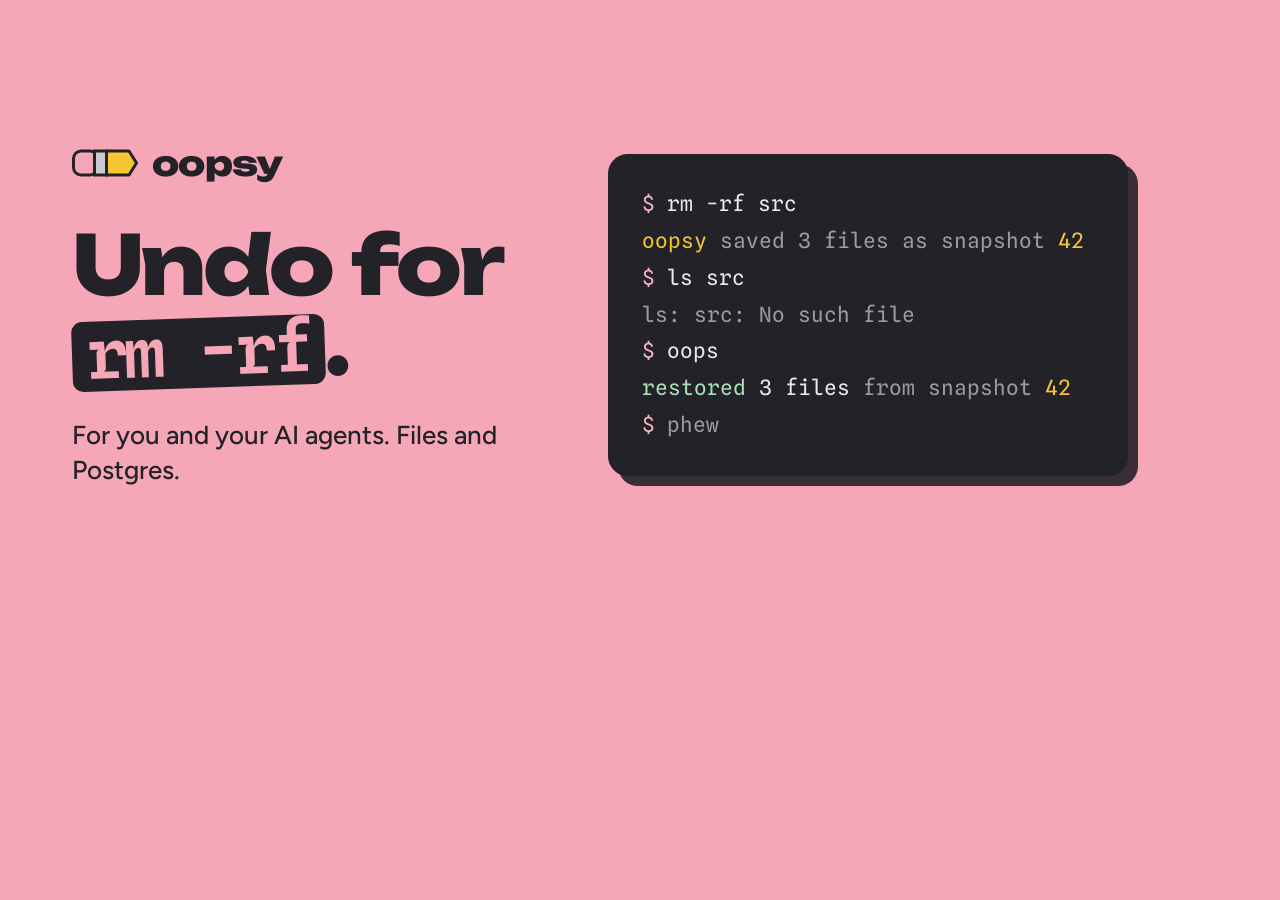
==== site/og/og.html @ e8440eec "Site: numbered snapshots, real retention limits and command coverage from the CLI" ====
<!doctype html>
<html lang="en">
<head>
<meta charset="utf-8">
<title>Oopsy social card</title>
<link rel="stylesheet" href="https://fonts.googleapis.com/css2?family=Figtree:wght@500;600&family=Spline+Sans+Mono:wght@400;600&family=Unbounded:wght@800&display=swap">
<style>
  * { box-sizing: border-box; margin: 0; }
  body { width: 1200px; height: 630px; background: #f5a7b8; font-family: Figtree, sans-serif; color: #232228; overflow: hidden; }
  .card { position: relative; width: 100%; height: 100%; padding: 64px 72px; display: grid; grid-template-columns: 1fr 520px; gap: 48px; align-items: center; }
  .brand { display: flex; align-items: center; gap: 14px; font-family: Unbounded; font-weight: 800; font-size: 34px; letter-spacing: -.02em; }
  .brand svg { width: 66px; height: 30px; }
  h1 { margin-top: 40px; font-family: Unbounded; font-weight: 800; font-size: 82px; line-height: .98; letter-spacing: -.035em; }
  h1 code { display: inline-block; margin-top: 12px; font-family: "Spline Sans Mono"; font-weight: 600; font-size: .82em; letter-spacing: -.04em; background: #232228; color: #f5a7b8; padding: 0 .22em .06em; border-radius: .16em; transform: rotate(-2deg); }
  p.sub { margin-top: 30px; font-size: 26px; font-weight: 500; line-height: 1.35; max-width: 20em; }
  .term { background: #232228; color: #ebe9f0; border: 2px solid #232228; border-radius: 20px; box-shadow: 10px 10px 0 rgba(35,34,40,.9); font-family: "Spline Sans Mono"; font-size: 21px; line-height: 1.75; padding: 30px 32px; }
  .p { color: #f7b6c4; margin-right: 12px; }
  .y { color: #f6c531; }
  .g { color: #a9e2b8; }
  .d { color: #9c9aa6; }
</style>
</head>
<body>
<div class="card">
  <div>
    <div class="brand"><svg viewBox="0 0 44 20"><rect x="1" y="2" width="16" height="16" rx="5" fill="#F5A7B8" stroke="#232228" stroke-width="2"/><rect x="15" y="2" width="8" height="16" fill="#C8CAD0" stroke="#232228" stroke-width="2"/><path d="M23 2h15l5 8-5 8H23z" fill="#F6C531" stroke="#232228" stroke-width="2" stroke-linejoin="round"/></svg>oopsy</div>
    <h1>Undo for<br><code>rm&nbsp;-rf</code>.</h1>
    <p class="sub">For you and your AI agents. Files and Postgres.</p>
  </div>
  <div class="term">
    <div><span class="p">$</span>rm -rf src</div>
    <div><span class="y">oopsy</span> <span class="d">saved 3 files as snapshot</span> <span class="y">42</span></div>
    <div><span class="p">$</span>ls src</div>
    <div class="d">ls: src: No such file</div>
    <div><span class="p">$</span>oops</div>
    <div><span class="g">restored</span> 3 files <span class="d">from snapshot</span> <span class="y">42</span></div>
    <div><span class="p">$</span><span class="d">phew</span></div>
  </div>
</div>
</body>
</html>
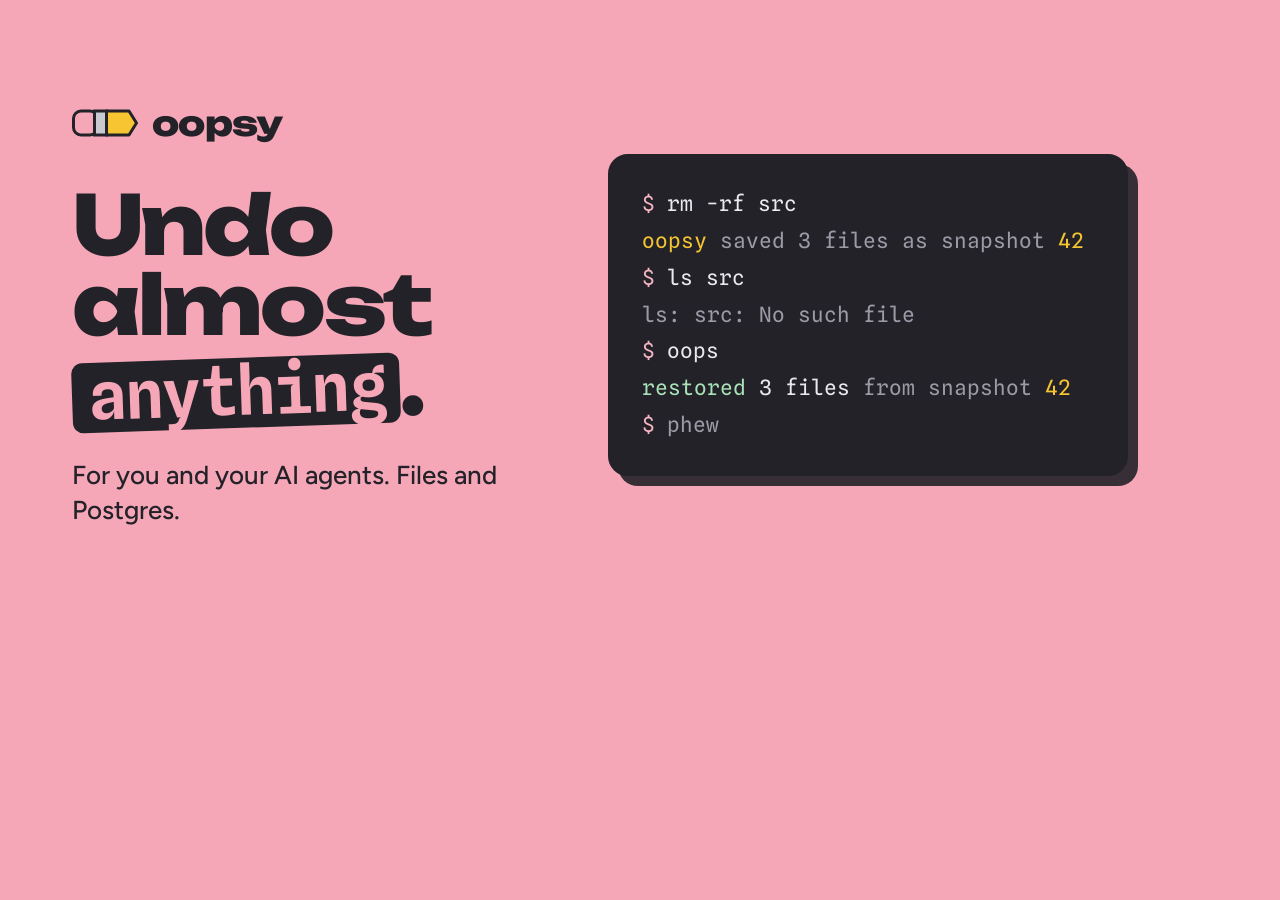
==== commit 1d3845b0: "Make it clear Oopsy undoes almost anything: new headline, list of what oops brings back, updated sha" ====
--- a/site/og/og.html
+++ b/site/og/og.html
@@ -24,7 +24,7 @@
 <div class="card">
   <div>
     <div class="brand"><svg viewBox="0 0 44 20"><rect x="1" y="2" width="16" height="16" rx="5" fill="#F5A7B8" stroke="#232228" stroke-width="2"/><rect x="15" y="2" width="8" height="16" fill="#C8CAD0" stroke="#232228" stroke-width="2"/><path d="M23 2h15l5 8-5 8H23z" fill="#F6C531" stroke="#232228" stroke-width="2" stroke-linejoin="round"/></svg>oopsy</div>
-    <h1>Undo for<br><code>rm&nbsp;-rf</code>.</h1>
+    <h1>Undo almost<br><code>anything</code>.</h1>
     <p class="sub">For you and your AI agents. Files and Postgres.</p>
   </div>
   <div class="term">
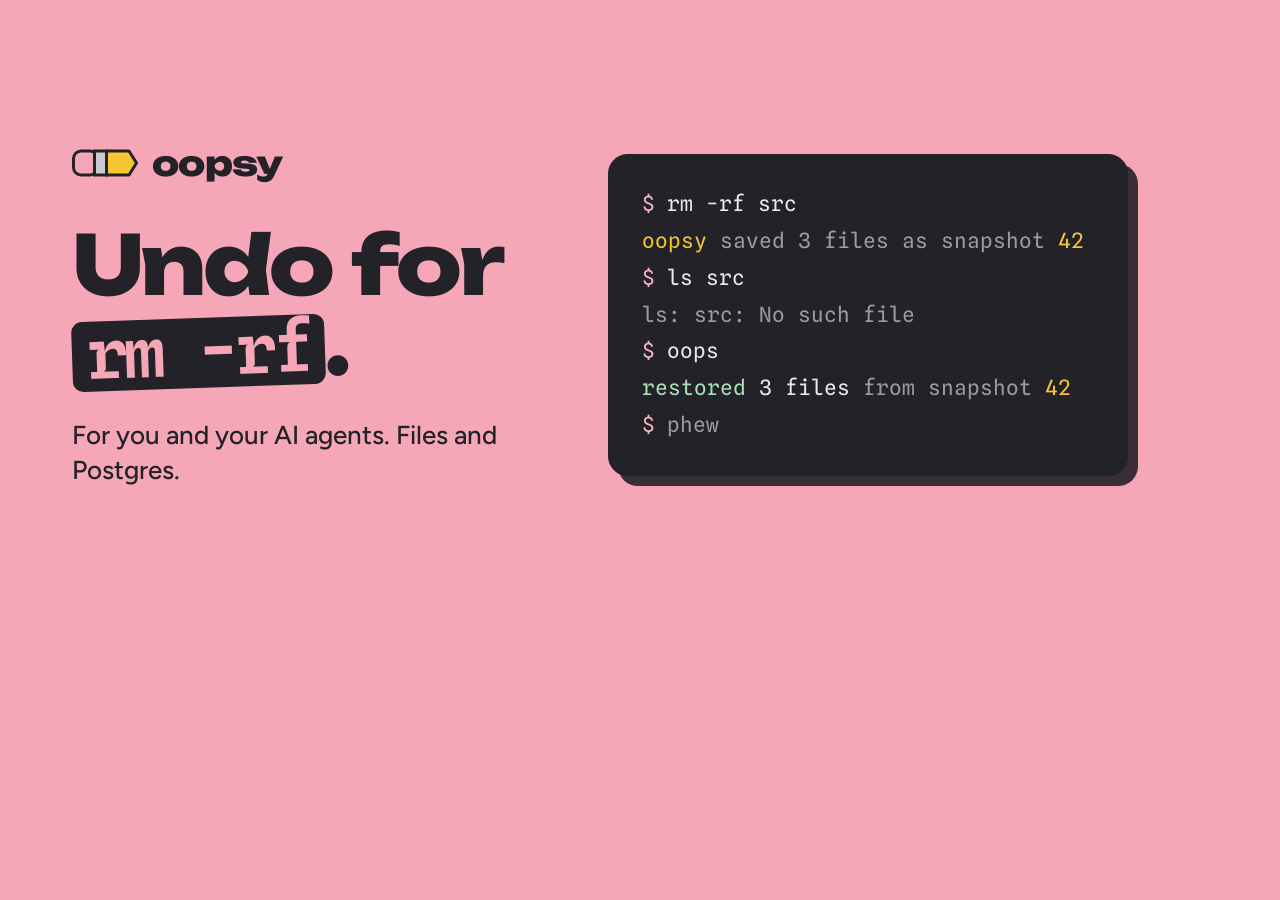
==== commit 3568264f: "Site: back to Undo for rm -rf, with three grouped tags for files, git and Postgres" ====
--- a/site/og/og.html
+++ b/site/og/og.html
@@ -24,7 +24,7 @@
 <div class="card">
   <div>
     <div class="brand"><svg viewBox="0 0 44 20"><rect x="1" y="2" width="16" height="16" rx="5" fill="#F5A7B8" stroke="#232228" stroke-width="2"/><rect x="15" y="2" width="8" height="16" fill="#C8CAD0" stroke="#232228" stroke-width="2"/><path d="M23 2h15l5 8-5 8H23z" fill="#F6C531" stroke="#232228" stroke-width="2" stroke-linejoin="round"/></svg>oopsy</div>
-    <h1>Undo almost<br><code>anything</code>.</h1>
+    <h1>Undo for<br><code>rm&nbsp;-rf</code>.</h1>
     <p class="sub">For you and your AI agents. Files and Postgres.</p>
   </div>
   <div class="term">
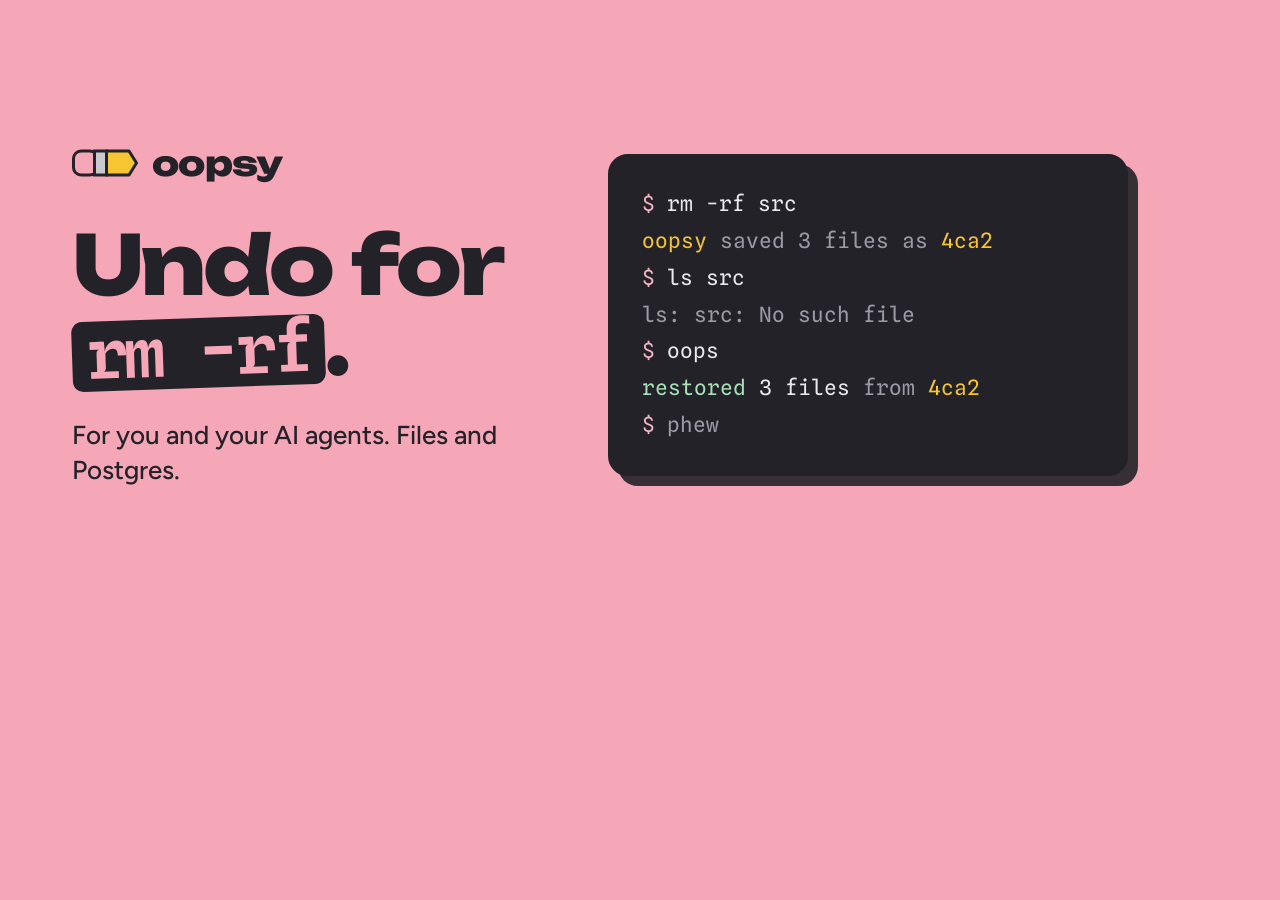
==== commit a9718869: "Site: social card, favicons, mobile install box and terminal polish" ====
--- a/site/og/og.html
+++ b/site/og/og.html
@@ -29,11 +29,11 @@
   </div>
   <div class="term">
     <div><span class="p">$</span>rm -rf src</div>
-    <div><span class="y">oopsy</span> <span class="d">saved 3 files as snapshot</span> <span class="y">42</span></div>
+    <div><span class="y">oopsy</span> <span class="d">saved 3 files as</span> <span class="y">4ca2</span></div>
     <div><span class="p">$</span>ls src</div>
     <div class="d">ls: src: No such file</div>
     <div><span class="p">$</span>oops</div>
-    <div><span class="g">restored</span> 3 files <span class="d">from snapshot</span> <span class="y">42</span></div>
+    <div><span class="g">restored</span> 3 files <span class="d">from</span> <span class="y">4ca2</span></div>
     <div><span class="p">$</span><span class="d">phew</span></div>
   </div>
 </div>
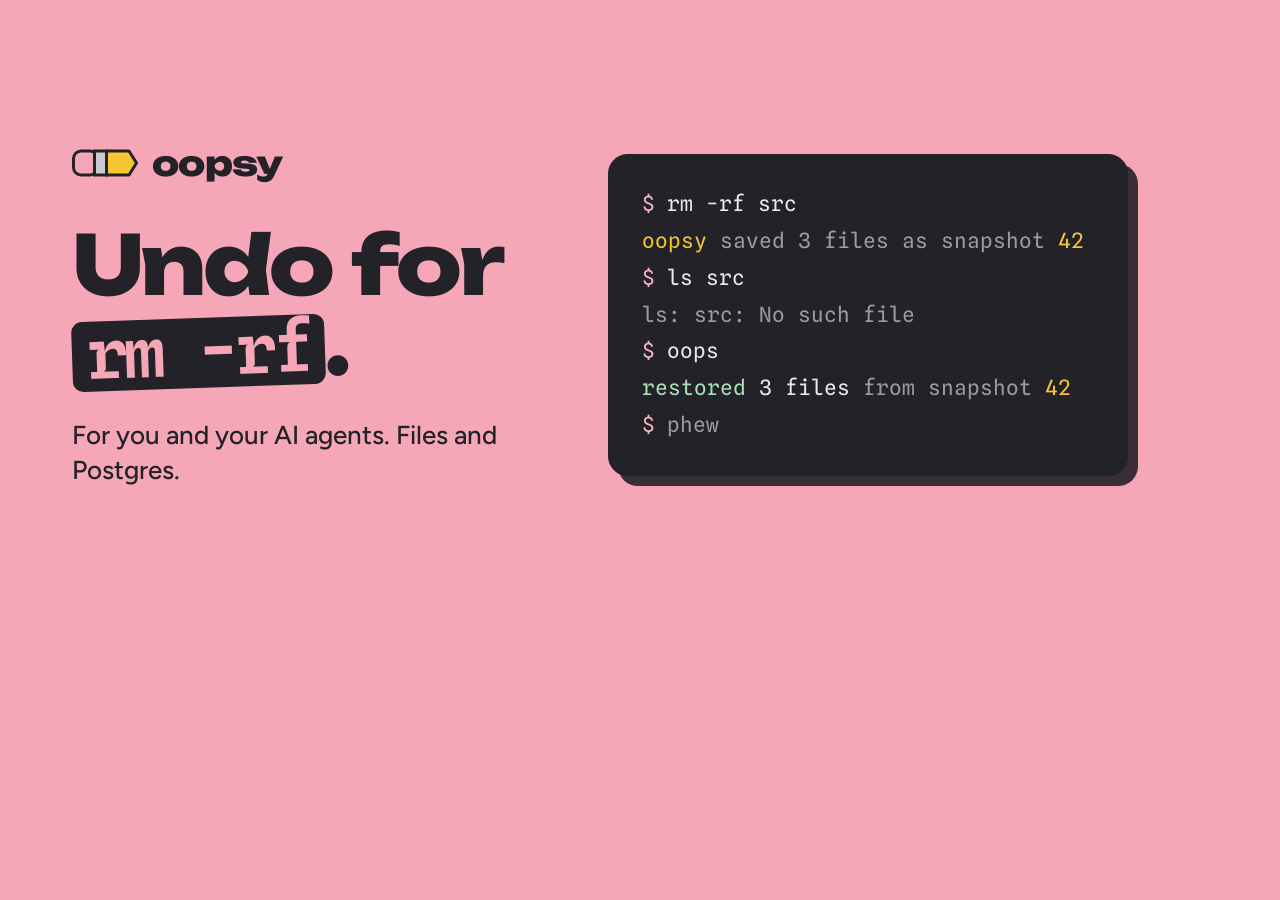
==== commit f4ea354e: "Site: numbered snapshots, real retention limits and command coverage from the CLI" ====
--- a/site/og/og.html
+++ b/site/og/og.html
@@ -29,11 +29,11 @@
   </div>
   <div class="term">
     <div><span class="p">$</span>rm -rf src</div>
-    <div><span class="y">oopsy</span> <span class="d">saved 3 files as</span> <span class="y">4ca2</span></div>
+    <div><span class="y">oopsy</span> <span class="d">saved 3 files as snapshot</span> <span class="y">42</span></div>
     <div><span class="p">$</span>ls src</div>
     <div class="d">ls: src: No such file</div>
     <div><span class="p">$</span>oops</div>
-    <div><span class="g">restored</span> 3 files <span class="d">from</span> <span class="y">4ca2</span></div>
+    <div><span class="g">restored</span> 3 files <span class="d">from snapshot</span> <span class="y">42</span></div>
     <div><span class="p">$</span><span class="d">phew</span></div>
   </div>
 </div>
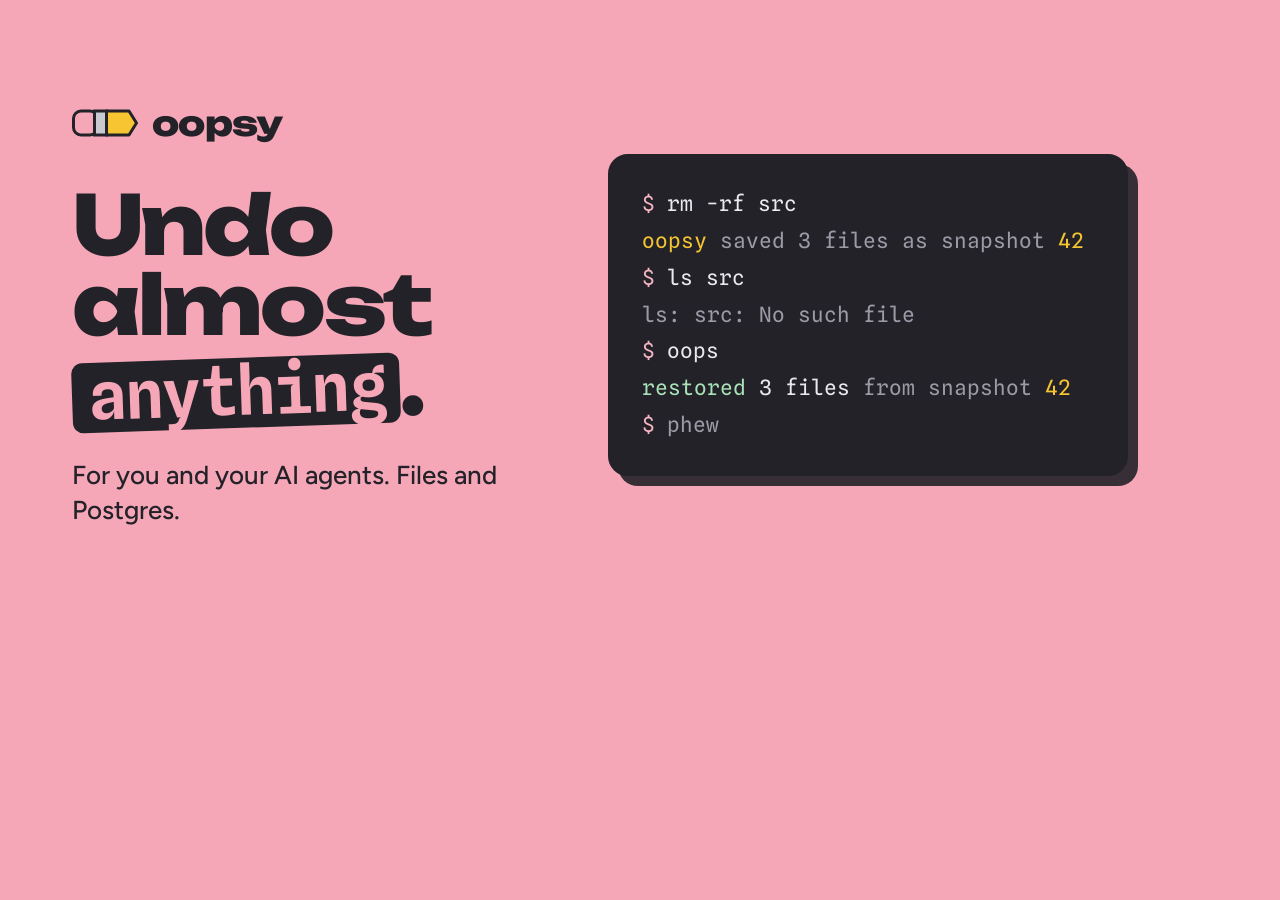
==== commit 0f0f1521: "Make it clear Oopsy undoes almost anything: new headline, list of what oops brings back, updated sha" ====
--- a/site/og/og.html
+++ b/site/og/og.html
@@ -24,7 +24,7 @@
 <div class="card">
   <div>
     <div class="brand"><svg viewBox="0 0 44 20"><rect x="1" y="2" width="16" height="16" rx="5" fill="#F5A7B8" stroke="#232228" stroke-width="2"/><rect x="15" y="2" width="8" height="16" fill="#C8CAD0" stroke="#232228" stroke-width="2"/><path d="M23 2h15l5 8-5 8H23z" fill="#F6C531" stroke="#232228" stroke-width="2" stroke-linejoin="round"/></svg>oopsy</div>
-    <h1>Undo for<br><code>rm&nbsp;-rf</code>.</h1>
+    <h1>Undo almost<br><code>anything</code>.</h1>
     <p class="sub">For you and your AI agents. Files and Postgres.</p>
   </div>
   <div class="term">
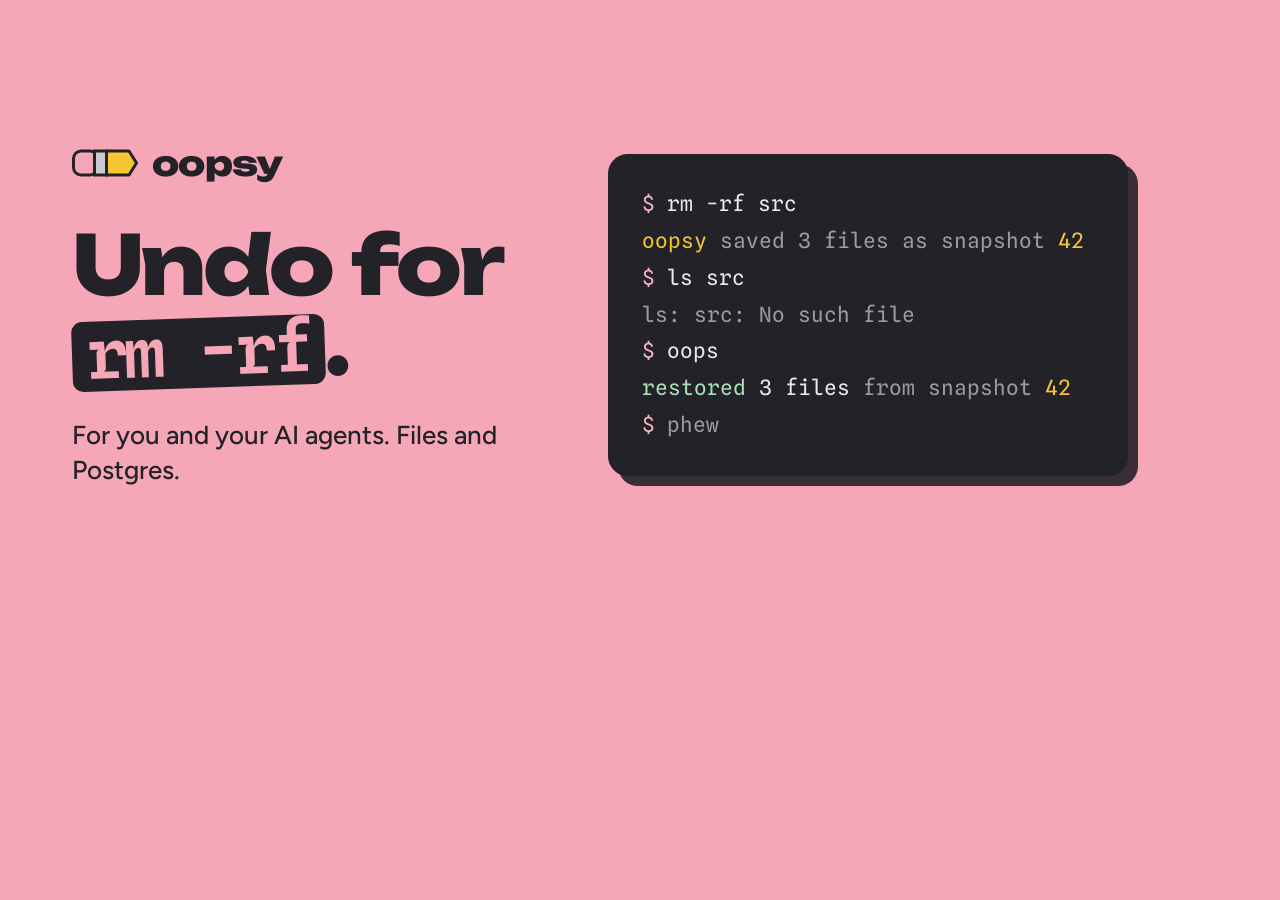
==== commit 2ad3720a: "Site: back to Undo for rm -rf, with three grouped tags for files, git and Postgres" ====
--- a/site/og/og.html
+++ b/site/og/og.html
@@ -24,7 +24,7 @@
 <div class="card">
   <div>
     <div class="brand"><svg viewBox="0 0 44 20"><rect x="1" y="2" width="16" height="16" rx="5" fill="#F5A7B8" stroke="#232228" stroke-width="2"/><rect x="15" y="2" width="8" height="16" fill="#C8CAD0" stroke="#232228" stroke-width="2"/><path d="M23 2h15l5 8-5 8H23z" fill="#F6C531" stroke="#232228" stroke-width="2" stroke-linejoin="round"/></svg>oopsy</div>
-    <h1>Undo almost<br><code>anything</code>.</h1>
+    <h1>Undo for<br><code>rm&nbsp;-rf</code>.</h1>
     <p class="sub">For you and your AI agents. Files and Postgres.</p>
   </div>
   <div class="term">
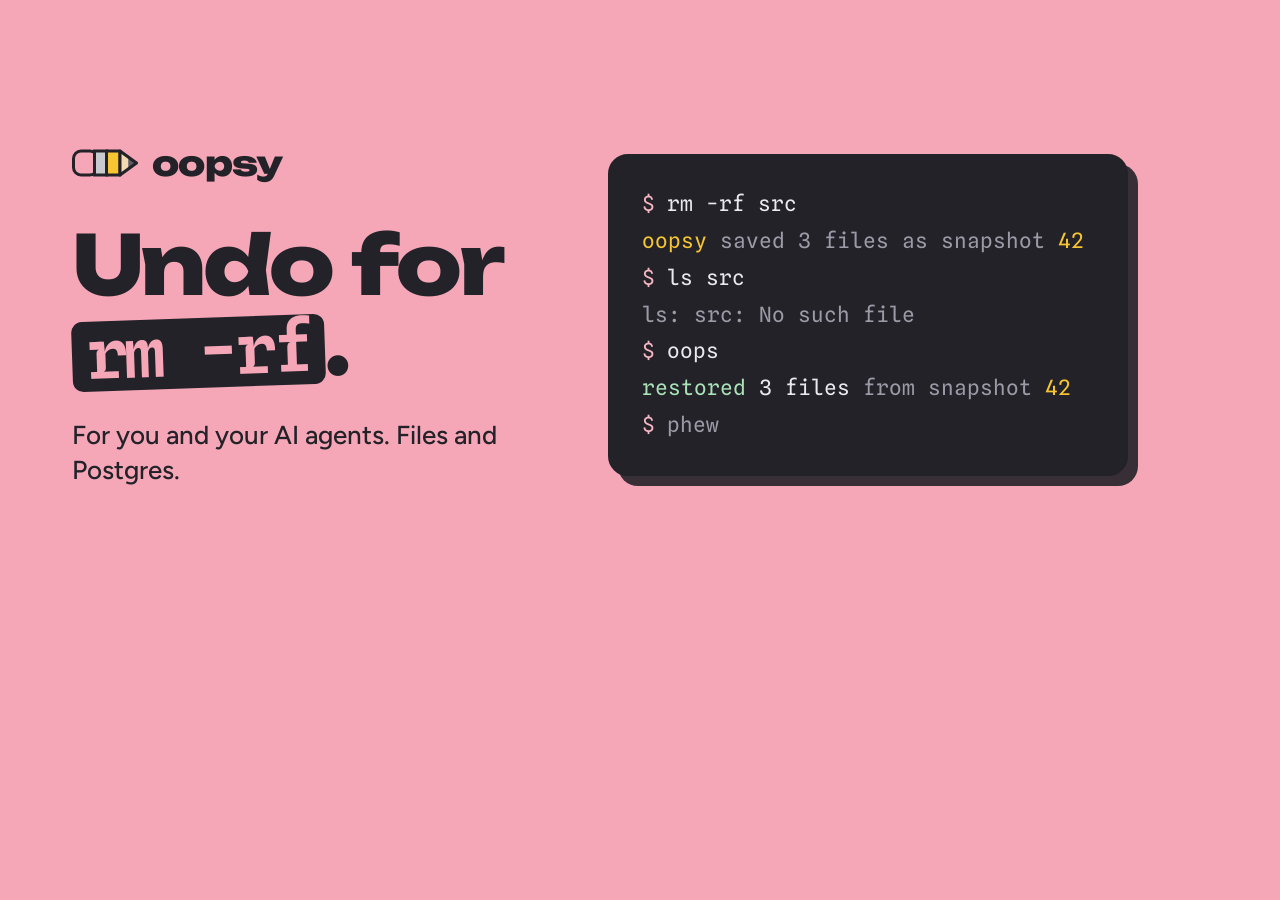
==== commit 0bdcb868: "Sharpened pencil tip in the nav and footer logo and on the share card" ====
--- a/site/og/og.html
+++ b/site/og/og.html
@@ -23,7 +23,7 @@
 <body>
 <div class="card">
   <div>
-    <div class="brand"><svg viewBox="0 0 44 20"><rect x="1" y="2" width="16" height="16" rx="5" fill="#F5A7B8" stroke="#232228" stroke-width="2"/><rect x="15" y="2" width="8" height="16" fill="#C8CAD0" stroke="#232228" stroke-width="2"/><path d="M23 2h15l5 8-5 8H23z" fill="#F6C531" stroke="#232228" stroke-width="2" stroke-linejoin="round"/></svg>oopsy</div>
+    <div class="brand"><svg viewBox="0 0 44 20"><rect x="1" y="2" width="16" height="16" rx="5" fill="#F5A7B8" stroke="#232228" stroke-width="2"/><rect x="15" y="2" width="8" height="16" fill="#C8CAD0" stroke="#232228" stroke-width="2"/><path d="M23 2h9v16h-9z" fill="#F6C531" stroke="#232228" stroke-width="2" stroke-linejoin="round"/><path d="M32 2l11 8-11 8z" fill="#F3D9B1"/><path d="M37.5 6l5.5 4-5.5 4z" fill="#5D5B66"/><path d="M32 2l11 8-11 8z" fill="none" stroke="#232228" stroke-width="2" stroke-linejoin="round"/></svg>oopsy</div>
     <h1>Undo for<br><code>rm&nbsp;-rf</code>.</h1>
     <p class="sub">For you and your AI agents. Files and Postgres.</p>
   </div>
